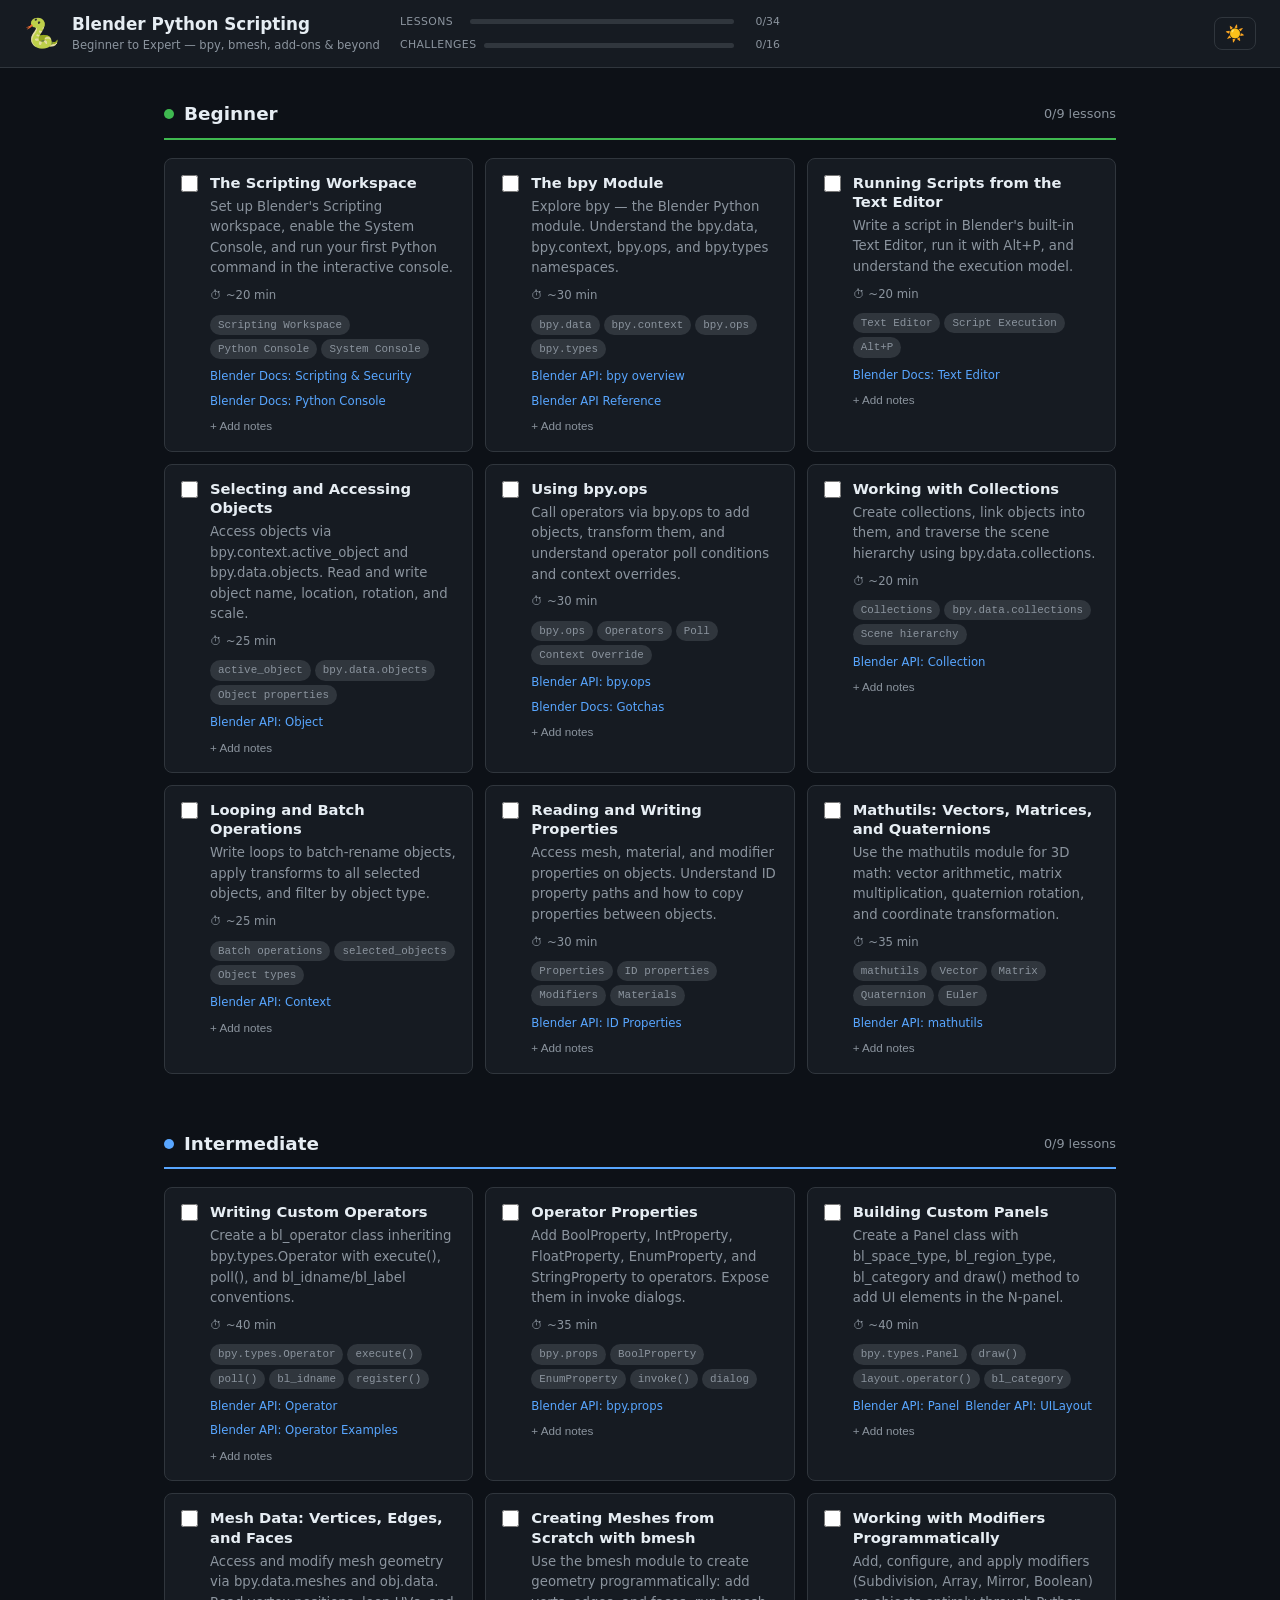
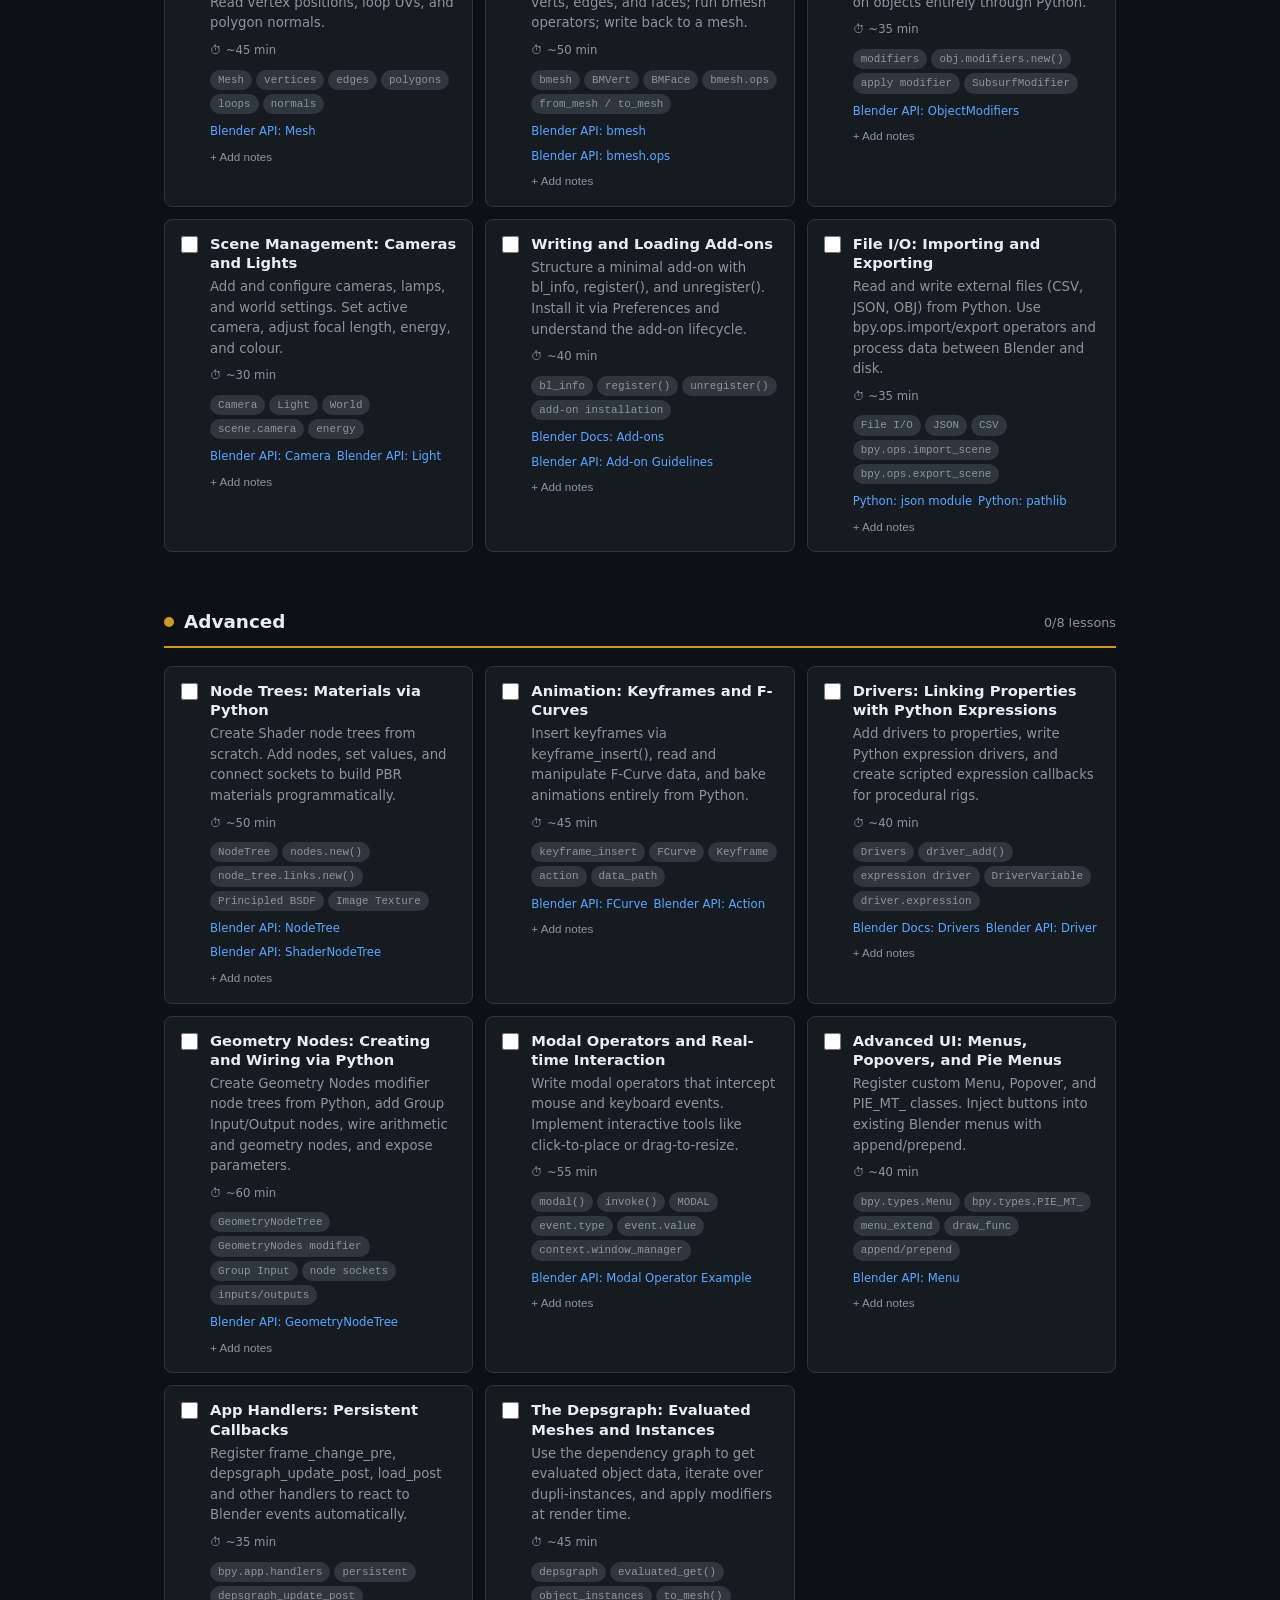
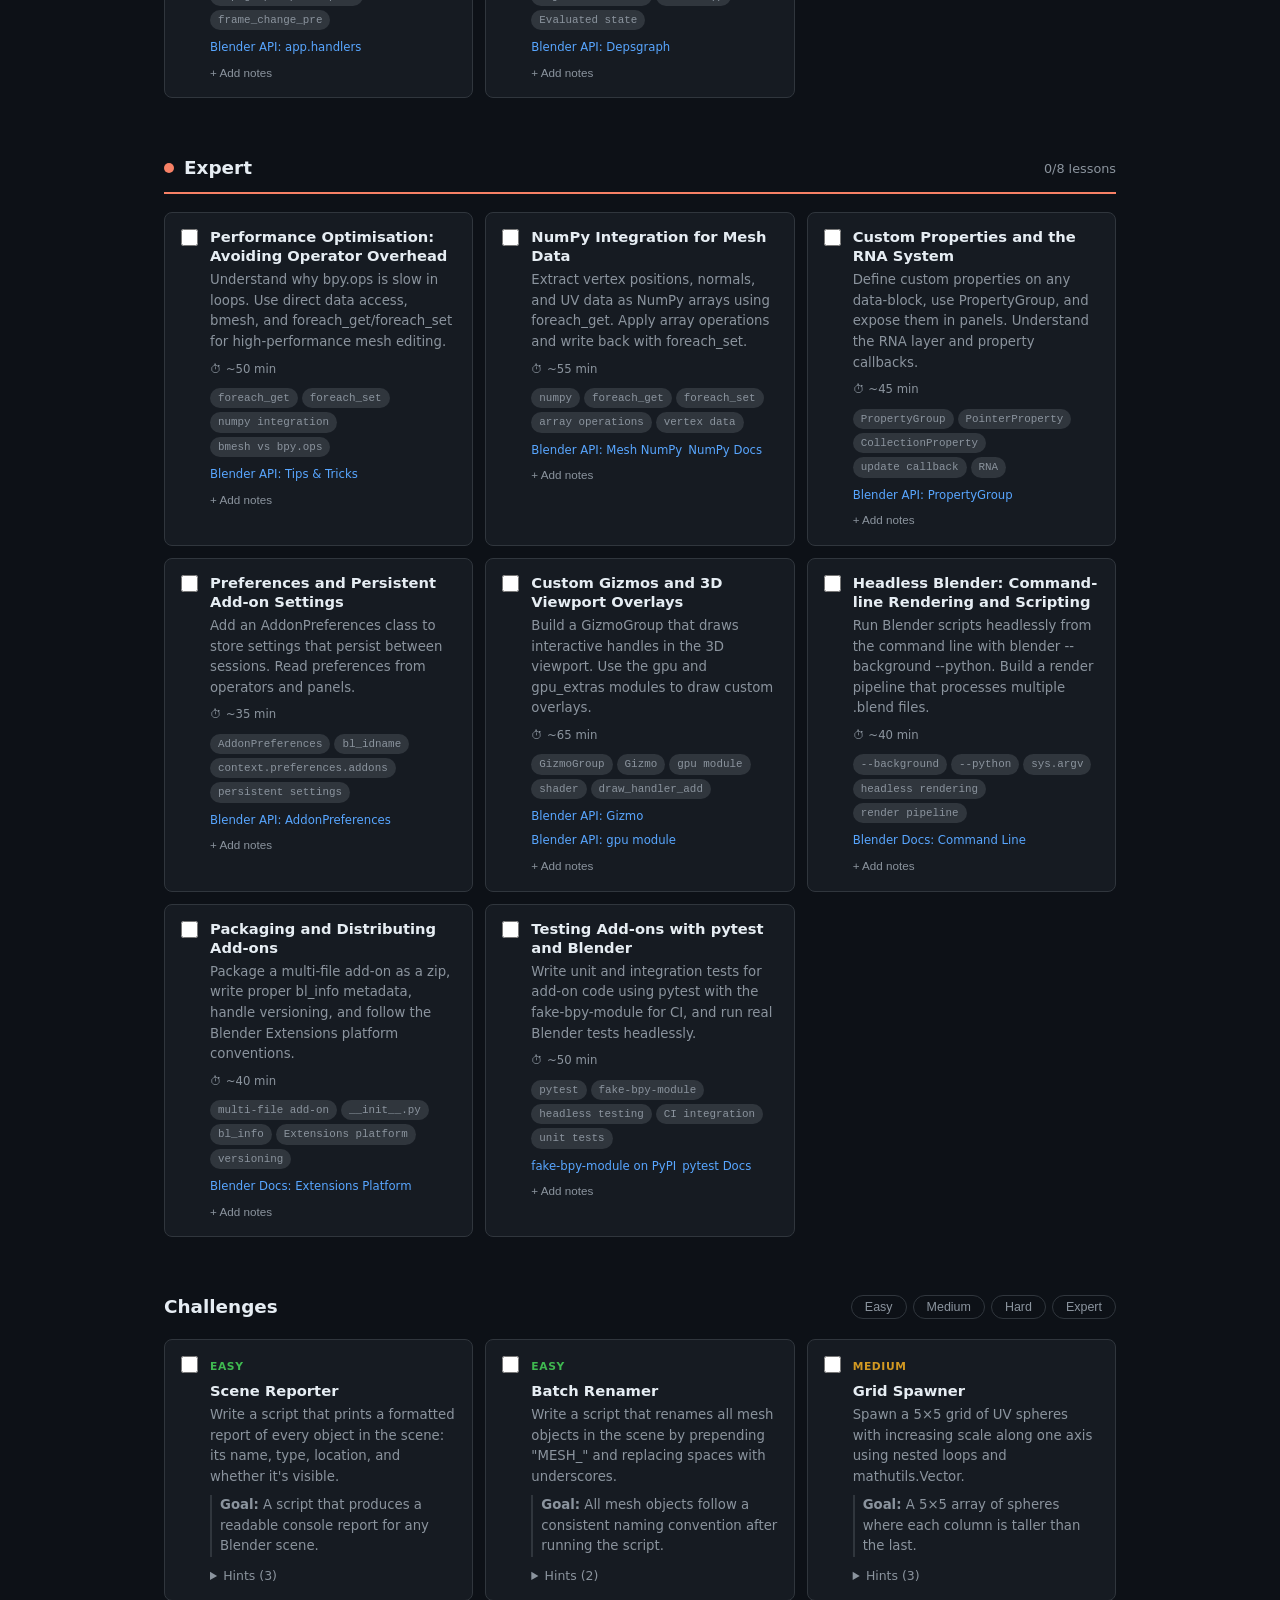
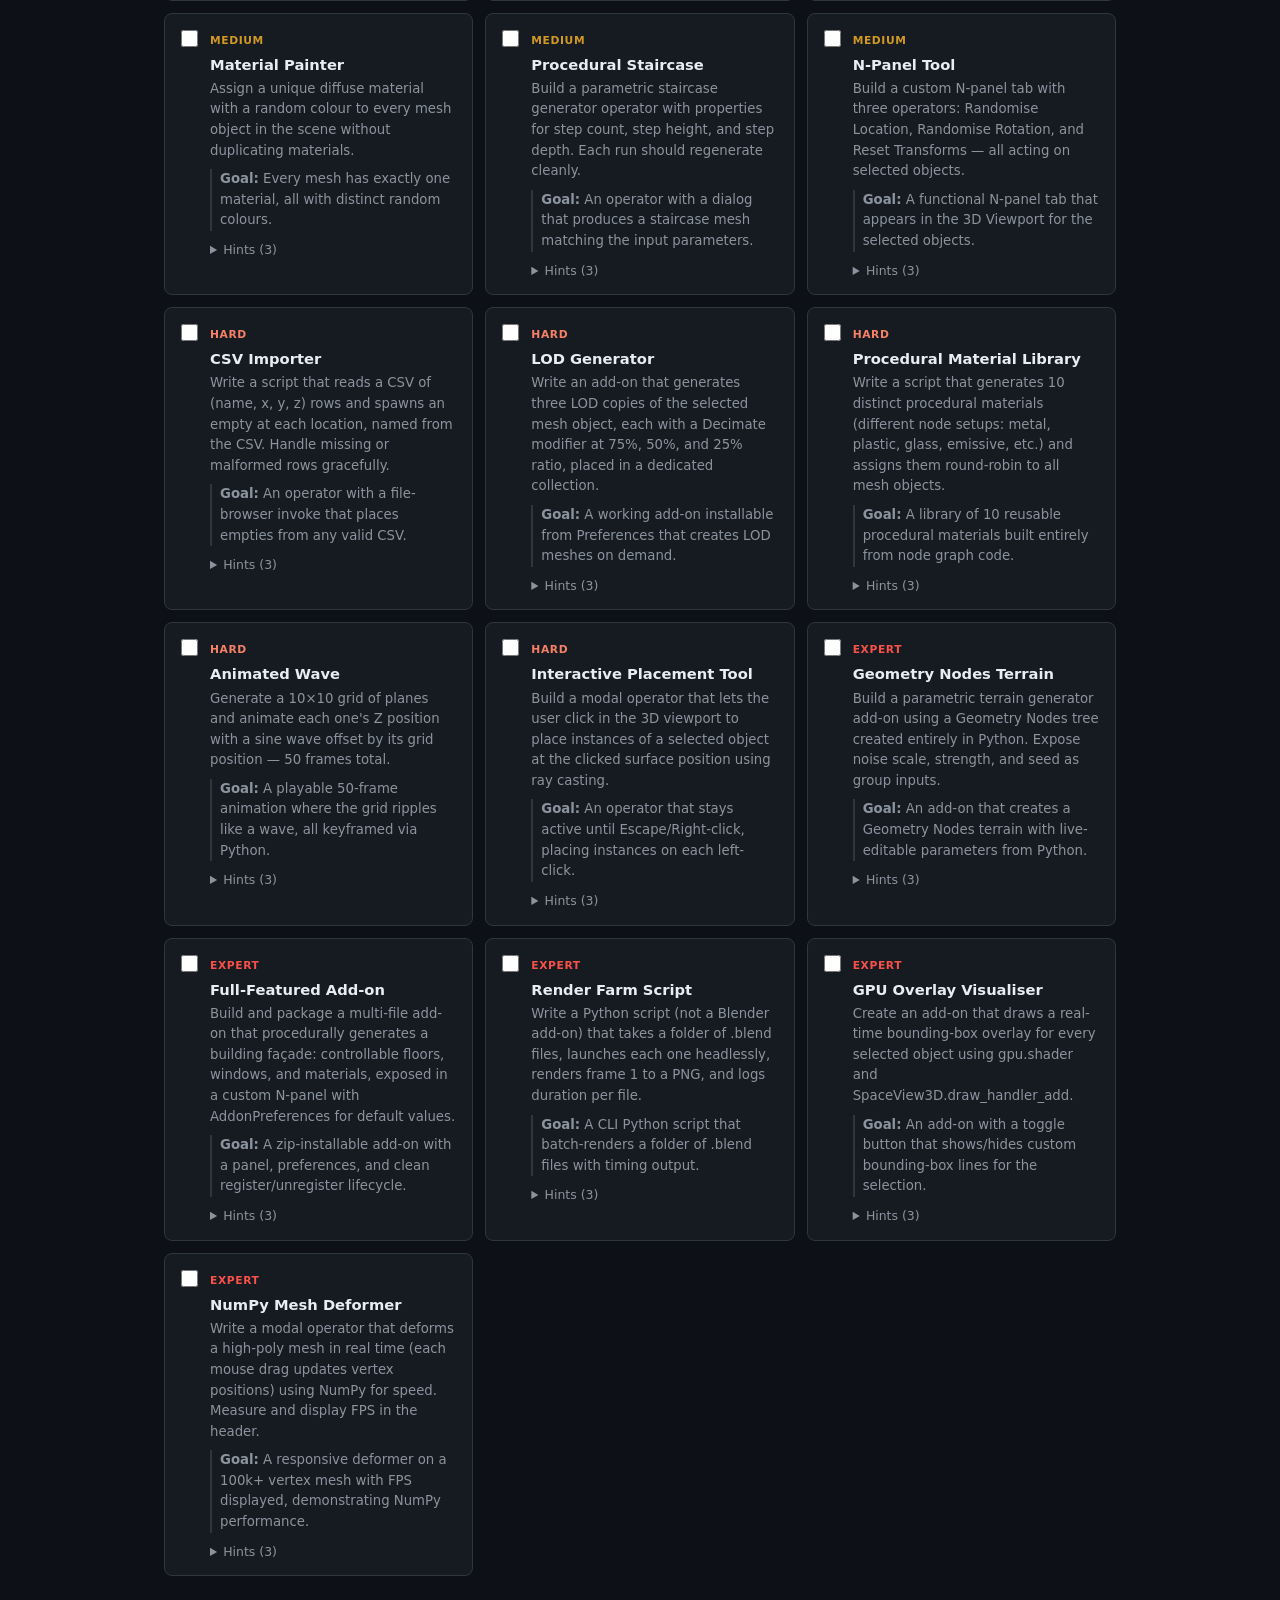
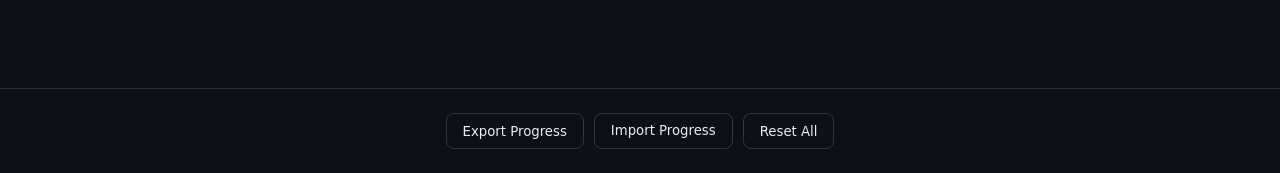
==== index.html @ e2e48533 "Add Blender Python scripting learning path Zero-dependency static web app (HTML/CSS/JS) with 34 less" ====
<!DOCTYPE html>
<html lang="en" data-theme="dark">
<head>
  <meta charset="UTF-8">
  <meta name="viewport" content="width=device-width, initial-scale=1.0">
  <title>Blender Python Scripting — Learning Path</title>
  <script>
    try {
      const s = JSON.parse(localStorage.getItem('blender-scripting-lp-v1') || '{}');
      if (s.theme === 'light') document.documentElement.setAttribute('data-theme', 'light');
    } catch(e) {}
  </script>
  <link rel="stylesheet" href="style.css">
</head>
<body>
  <header class="site-header">
    <div class="header-brand">
      <span class="logo">🐍</span>
      <div>
        <h1>Blender Python Scripting</h1>
        <p class="subtitle">Beginner to Expert — bpy, bmesh, add-ons &amp; beyond</p>
      </div>
    </div>
    <div class="header-center">
      <div class="progress-group">
        <span class="progress-label">Lessons</span>
        <div class="progress-bar"><div class="progress-fill" id="lessons-bar" style="width:0%"></div></div>
        <span class="progress-text" id="lessons-text">0/0</span>
      </div>
      <div class="progress-group">
        <span class="progress-label">Challenges</span>
        <div class="progress-bar progress-bar--challenge"><div class="progress-fill" id="challenges-bar" style="width:0%"></div></div>
        <span class="progress-text" id="challenges-text">0/0</span>
      </div>
    </div>
    <button class="theme-btn" id="theme-btn" aria-label="Toggle theme">☀️</button>
  </header>

  <main>
    <div id="curriculum"></div>
    <section class="challenges-section">
      <div class="section-header">
        <h2>Challenges</h2>
        <div class="filter-btns" id="difficulty-filters"></div>
      </div>
      <div id="challenges-container"></div>
    </section>
  </main>

  <footer class="site-footer">
    <button id="export-btn">Export Progress</button>
    <label class="import-label">Import Progress<input type="file" id="import-input" accept=".json" hidden></label>
    <button id="reset-btn">Reset All</button>
  </footer>

  <script src="data.js"></script>
  <script src="app.js"></script>
</body>
</html>
---- style.css ----
:root {
  --bg: #0d1117;
  --bg-card: #161b22;
  --bg-card-hover: #1c2128;
  --border: #30363d;
  --text: #e6edf3;
  --text-muted: #8b949e;
  --accent: #58a6ff;
  --success: #3fb950;
  --warning: #d29922;
  --danger: #f78166;
  --purple: #a371f7;
  --header-h: 68px;
  --radius: 8px;
  --transition: 0.18s ease;
}

[data-theme="light"] {
  --bg: #f6f8fa;
  --bg-card: #ffffff;
  --bg-card-hover: #f0f3f6;
  --border: #d0d7de;
  --text: #1f2328;
  --text-muted: #656d76;
}

*, *::before, *::after { box-sizing: border-box; margin: 0; padding: 0; }

body {
  background: var(--bg);
  color: var(--text);
  font-family: system-ui, -apple-system, sans-serif;
  font-size: 15px;
  line-height: 1.5;
}

/* ── Header ── */
.site-header {
  position: sticky;
  top: 0;
  z-index: 100;
  display: flex;
  align-items: center;
  gap: 20px;
  padding: 0 24px;
  height: var(--header-h);
  background: var(--bg-card);
  border-bottom: 1px solid var(--border);
  backdrop-filter: blur(8px);
}

.header-brand {
  display: flex;
  align-items: center;
  gap: 12px;
  flex-shrink: 0;
}

.logo {
  font-size: 1.8rem;
  line-height: 1;
}

.header-brand h1 {
  font-size: 1.05rem;
  font-weight: 600;
  white-space: nowrap;
}

.subtitle {
  font-size: 0.72rem;
  color: var(--text-muted);
  white-space: nowrap;
}

.header-center {
  flex: 1;
  display: flex;
  flex-direction: column;
  gap: 7px;
  max-width: 380px;
}

.progress-group {
  display: flex;
  align-items: center;
  gap: 8px;
}

.progress-label {
  font-size: 0.68rem;
  color: var(--text-muted);
  min-width: 62px;
  text-transform: uppercase;
  letter-spacing: 0.4px;
}

.progress-bar {
  flex: 1;
  height: 5px;
  background: var(--border);
  border-radius: 3px;
  overflow: hidden;
}

.progress-fill {
  height: 100%;
  background: var(--accent);
  border-radius: 3px;
  transition: width 0.35s ease;
}

.progress-bar--challenge .progress-fill {
  background: var(--purple);
}

.progress-text {
  font-size: 0.68rem;
  color: var(--text-muted);
  min-width: 38px;
  text-align: right;
  font-variant-numeric: tabular-nums;
}

.theme-btn {
  margin-left: auto;
  background: none;
  border: 1px solid var(--border);
  border-radius: var(--radius);
  padding: 6px 10px;
  cursor: pointer;
  font-size: 1rem;
  color: var(--text);
  transition: border-color var(--transition);
  flex-shrink: 0;
}

.theme-btn:hover { border-color: var(--accent); }

/* ── Main layout ── */
main {
  padding: 32px 24px 64px;
  max-width: 1000px;
  margin: 0 auto;
}

/* ── Levels ── */
.level {
  margin-bottom: 56px;
}

.level-header {
  display: flex;
  justify-content: space-between;
  align-items: center;
  margin-bottom: 18px;
  padding-bottom: 10px;
  border-bottom: 2px solid var(--level-color, var(--border));
}

.level-title-group {
  display: flex;
  align-items: center;
  gap: 10px;
}

.level-dot {
  width: 10px;
  height: 10px;
  border-radius: 50%;
  background: var(--level-color, var(--accent));
  flex-shrink: 0;
}

.level-header h2 {
  font-size: 1.15rem;
  font-weight: 600;
}

.level-progress {
  font-size: 0.8rem;
  color: var(--text-muted);
}

/* ── Lesson grid ── */
.lessons-grid {
  display: grid;
  grid-template-columns: repeat(auto-fill, minmax(290px, 1fr));
  gap: 12px;
}

/* ── Cards ── */
.lesson-card,
.challenge-card {
  background: var(--bg-card);
  border: 1px solid var(--border);
  border-radius: var(--radius);
  padding: 14px 16px;
  display: flex;
  gap: 12px;
  transition: background var(--transition), border-color var(--transition);
}

.lesson-card:hover,
.challenge-card:hover {
  background: var(--bg-card-hover);
}

.lesson-card.completed {
  border-color: var(--success);
  opacity: 0.65;
}

.challenge-card.completed {
  border-color: var(--success);
  opacity: 0.65;
}

/* ── Checkboxes ── */
.card-check {
  flex-shrink: 0;
  padding-top: 2px;
}

.card-check input {
  width: 17px;
  height: 17px;
  accent-color: var(--success);
  cursor: pointer;
}

/* ── Card body ── */
.card-body {
  flex: 1;
  min-width: 0;
}

.card-body h3 {
  font-size: 0.92rem;
  font-weight: 600;
  margin-bottom: 5px;
  line-height: 1.3;
}

.card-body p {
  font-size: 0.83rem;
  color: var(--text-muted);
  line-height: 1.55;
}

.duration {
  font-size: 0.73rem;
  color: var(--text-muted);
  margin-top: 8px;
  display: inline-block;
}

/* ── Concept tags ── */
.concepts {
  display: flex;
  flex-wrap: wrap;
  gap: 4px;
  margin-top: 9px;
}

.concept-tag {
  font-size: 0.68rem;
  background: var(--border);
  color: var(--text-muted);
  border-radius: 12px;
  padding: 2px 8px;
  font-family: ui-monospace, monospace;
}

/* ── Resources ── */
.resources {
  margin-top: 9px;
  display: flex;
  flex-wrap: wrap;
  gap: 6px;
}

.resources a {
  font-size: 0.73rem;
  color: var(--accent);
  text-decoration: none;
  border-bottom: 1px solid transparent;
  transition: border-color var(--transition);
}

.resources a:hover {
  border-bottom-color: var(--accent);
}

/* ── Difficulty badges ── */
.difficulty-badge {
  font-size: 0.67rem;
  font-weight: 700;
  text-transform: uppercase;
  letter-spacing: 0.6px;
  margin-bottom: 6px;
  display: inline-block;
}

.difficulty-badge[data-difficulty="easy"]   { color: #3fb950; }
.difficulty-badge[data-difficulty="medium"] { color: #d29922; }
.difficulty-badge[data-difficulty="hard"]   { color: #f78166; }
.difficulty-badge[data-difficulty="expert"] { color: #f85149; }

/* ── Goal line ── */
.goal {
  margin-top: 8px;
  font-size: 0.82rem;
  color: var(--text-muted);
  border-left: 2px solid var(--border);
  padding-left: 8px;
}

/* ── Hints details ── */
details {
  margin-top: 10px;
}

details summary {
  font-size: 0.78rem;
  color: var(--text-muted);
  cursor: pointer;
  user-select: none;
}

details summary:hover {
  color: var(--text);
}

details ul {
  margin-top: 6px;
  padding-left: 18px;
}

details li {
  font-size: 0.8rem;
  color: var(--text-muted);
  line-height: 1.6;
}

/* ── Challenges section ── */
.challenges-section {
  margin-top: 56px;
}

.section-header {
  display: flex;
  justify-content: space-between;
  align-items: center;
  margin-bottom: 18px;
  flex-wrap: wrap;
  gap: 10px;
}

.section-header h2 {
  font-size: 1.15rem;
  font-weight: 600;
}

.filter-btns {
  display: flex;
  gap: 6px;
  flex-wrap: wrap;
}

.filter-btn {
  font-size: 0.78rem;
  padding: 4px 13px;
  border: 1px solid var(--border);
  border-radius: 20px;
  background: none;
  color: var(--text-muted);
  cursor: pointer;
  transition: border-color var(--transition), color var(--transition);
}

.filter-btn:hover,
.filter-btn.active {
  border-color: var(--accent);
  color: var(--accent);
}

#challenges-container {
  display: grid;
  grid-template-columns: repeat(auto-fill, minmax(300px, 1fr));
  gap: 12px;
}

.empty-state {
  color: var(--text-muted);
  font-size: 0.85rem;
  grid-column: 1 / -1;
  text-align: center;
  padding: 32px 0;
}

/* ── Notes ── */
.notes {
  width: 100%;
  margin-top: 9px;
  padding: 7px 10px;
  background: var(--bg);
  border: 1px solid var(--border);
  border-radius: 4px;
  color: var(--text);
  font-size: 0.8rem;
  resize: vertical;
  min-height: 60px;
  font-family: inherit;
  transition: border-color var(--transition);
}

.notes:focus {
  outline: none;
  border-color: var(--accent);
}

.add-notes-btn {
  margin-top: 8px;
  font-size: 0.73rem;
  color: var(--text-muted);
  background: none;
  border: none;
  cursor: pointer;
  padding: 0;
  transition: color var(--transition);
}

.add-notes-btn:hover {
  color: var(--accent);
}

/* ── Footer ── */
.site-footer {
  display: flex;
  gap: 10px;
  justify-content: center;
  padding: 24px;
  border-top: 1px solid var(--border);
  margin-top: 48px;
}

.site-footer button,
.import-label {
  padding: 7px 16px;
  border: 1px solid var(--border);
  border-radius: var(--radius);
  background: none;
  color: var(--text);
  cursor: pointer;
  font-size: 0.83rem;
  font-family: inherit;
  transition: border-color var(--transition), color var(--transition);
  user-select: none;
}

.site-footer button:hover,
.import-label:hover {
  border-color: var(--accent);
  color: var(--accent);
}

#reset-btn:hover {
  border-color: var(--danger);
  color: var(--danger);
}

/* ── Responsive ── */
@media (max-width: 768px) {
  .site-header {
    flex-wrap: wrap;
    height: auto;
    padding: 12px 16px;
    gap: 12px;
  }

  .header-center {
    order: 3;
    width: 100%;
    max-width: 100%;
  }

  .theme-btn {
    margin-left: 0;
  }

  main {
    padding: 20px 16px 48px;
  }

  .lessons-grid,
  #challenges-container {
    grid-template-columns: 1fr;
  }

  .section-header {
    flex-direction: column;
    align-items: flex-start;
  }
}
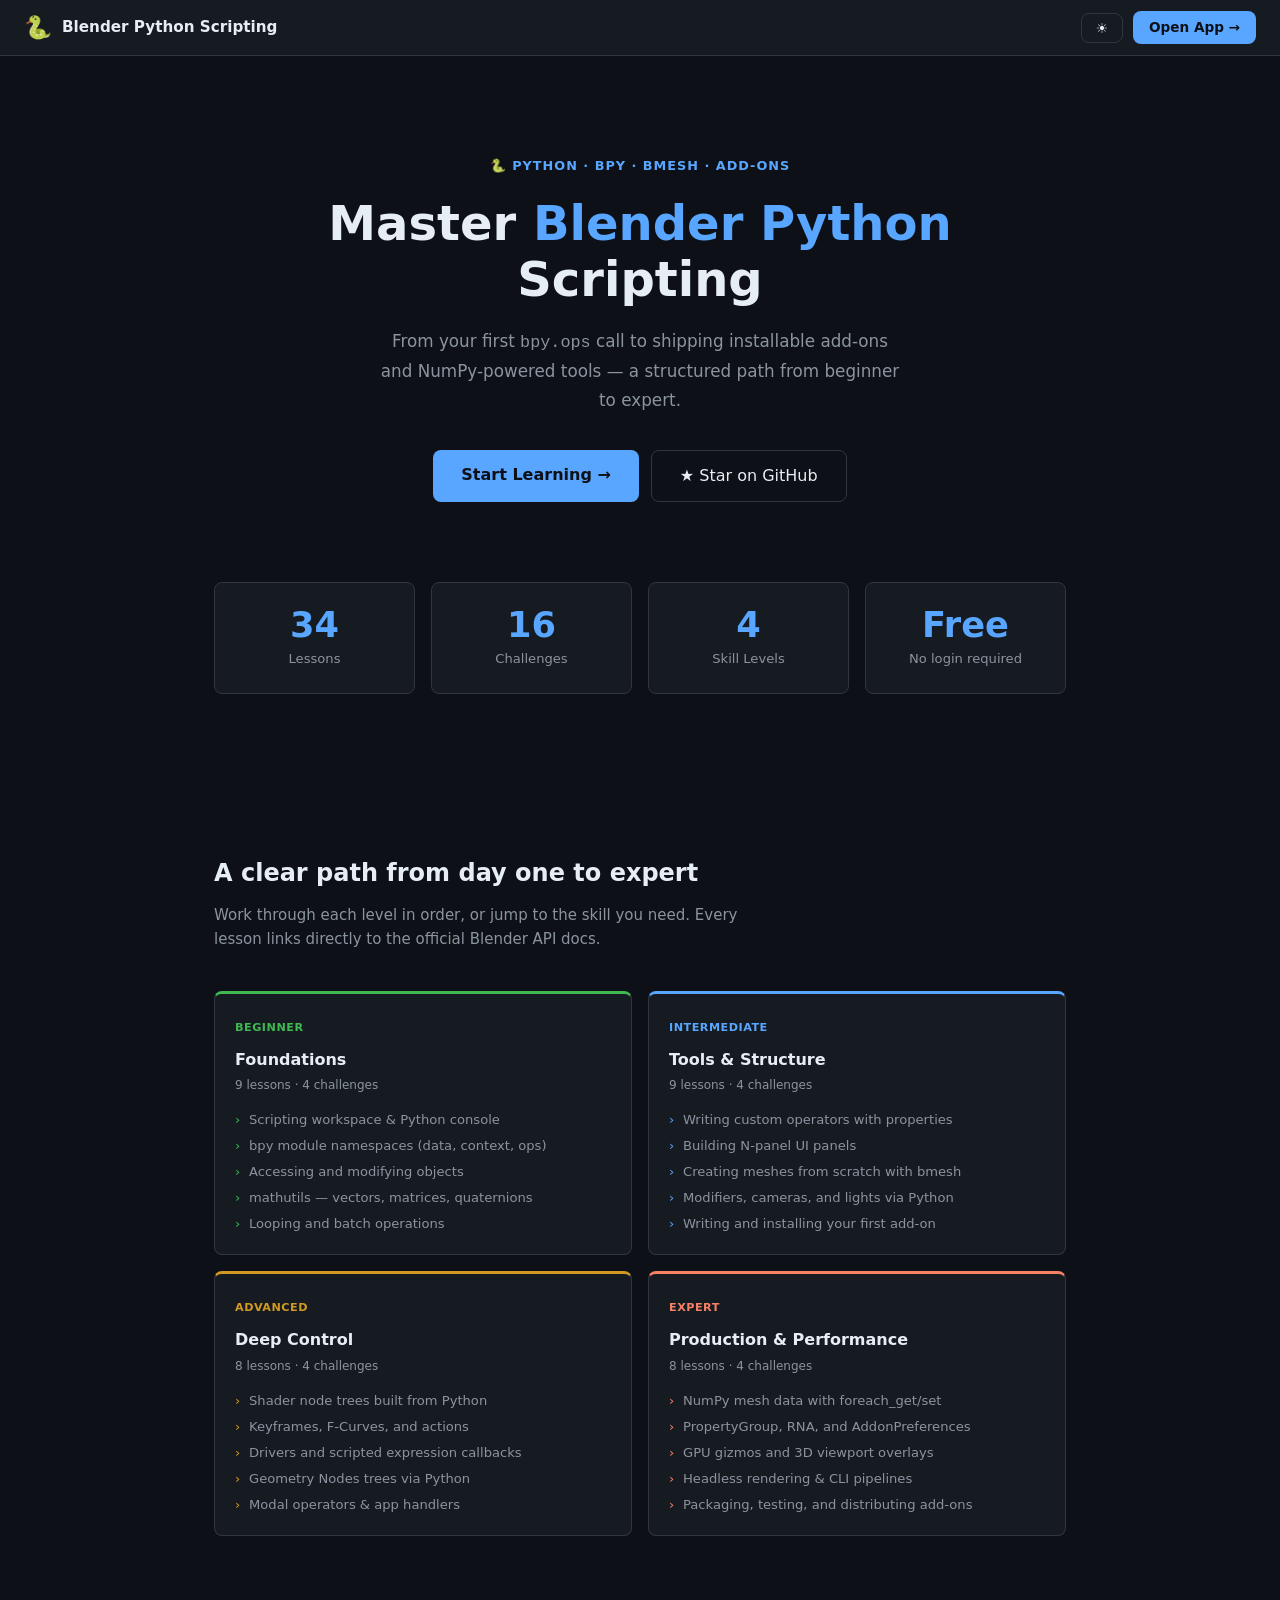
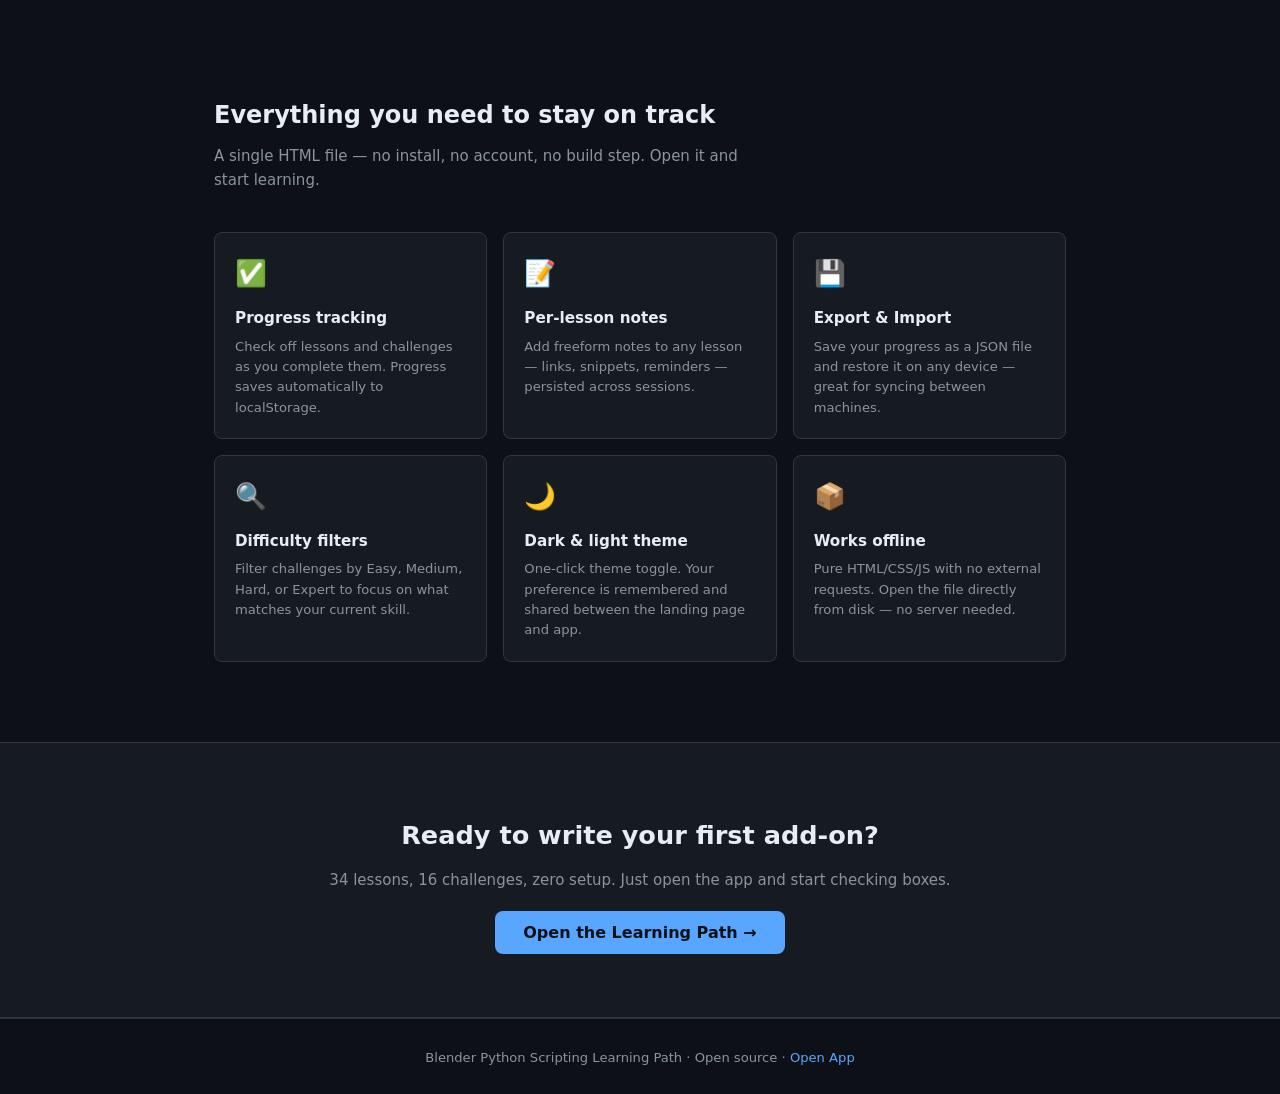
==== commit d5a95653: "Add landing page; move app shell to app.html index.html is now a landing page with hero, stats (34 l" ====
--- a/index.html
+++ b/index.html
@@ -1,59 +1,300 @@
 <!DOCTYPE html>
-<html lang="en" data-theme="dark">
+<html lang="en" data-theme="dark" data-ls-key="blender-scripting-lp-v1">
 <head>
   <meta charset="UTF-8">
   <meta name="viewport" content="width=device-width, initial-scale=1.0">
   <title>Blender Python Scripting — Learning Path</title>
   <script>
     try {
-      const s = JSON.parse(localStorage.getItem('blender-scripting-lp-v1') || '{}');
+      const key = document.documentElement.dataset.lsKey;
+      const s = JSON.parse(localStorage.getItem(key) || '{}');
       if (s.theme === 'light') document.documentElement.setAttribute('data-theme', 'light');
     } catch(e) {}
   </script>
-  <link rel="stylesheet" href="style.css">
+  <style>
+    :root {
+      --bg: #0d1117;
+      --bg-card: #161b22;
+      --bg-card-hover: #1c2128;
+      --border: #30363d;
+      --text: #e6edf3;
+      --text-muted: #8b949e;
+      --accent: #58a6ff;
+      --radius: 8px;
+      --transition: 0.18s ease;
+    }
+    [data-theme="light"] {
+      --bg: #f6f8fa;
+      --bg-card: #ffffff;
+      --bg-card-hover: #f0f3f6;
+      --border: #d0d7de;
+      --text: #1f2328;
+      --text-muted: #656d76;
+    }
+    *, *::before, *::after { box-sizing: border-box; margin: 0; padding: 0; }
+    body { background: var(--bg); color: var(--text); font-family: system-ui, -apple-system, sans-serif; font-size: 15px; line-height: 1.6; }
+    a { color: var(--accent); text-decoration: none; }
+    a:hover { text-decoration: underline; }
+
+    /* ── Nav ── */
+    .lp-nav {
+      position: sticky; top: 0; z-index: 100;
+      display: flex; align-items: center; justify-content: space-between;
+      padding: 0 24px; height: 56px;
+      background: var(--bg-card); border-bottom: 1px solid var(--border);
+    }
+    .lp-brand { display: flex; align-items: center; gap: 10px; font-weight: 600; font-size: 0.95rem; }
+    .lp-brand-icon { font-size: 1.4rem; line-height: 1; }
+    .lp-nav-actions { display: flex; align-items: center; gap: 10px; }
+    .lp-btn-ghost {
+      padding: 6px 14px; border: 1px solid var(--border); border-radius: var(--radius);
+      background: none; color: var(--text); cursor: pointer; font-size: 0.85rem;
+      font-family: inherit; transition: border-color var(--transition), color var(--transition);
+    }
+    .lp-btn-ghost:hover { border-color: var(--accent); color: var(--accent); }
+    .lp-btn-primary {
+      padding: 6px 16px; border: none; border-radius: var(--radius);
+      background: var(--accent); color: #0d1117; cursor: pointer; font-size: 0.85rem;
+      font-weight: 600; font-family: inherit; text-decoration: none;
+      transition: opacity var(--transition);
+    }
+    .lp-btn-primary:hover { opacity: 0.88; text-decoration: none; }
+
+    /* ── Sections ── */
+    .lp-section { padding: 80px 24px; max-width: 900px; margin: 0 auto; }
+    .lp-section-title { font-size: 1.5rem; font-weight: 700; margin-bottom: 10px; }
+    .lp-section-sub { color: var(--text-muted); margin-bottom: 40px; max-width: 540px; }
+
+    /* ── Hero ── */
+    .hero { text-align: center; padding: 100px 24px 80px; }
+    .hero-eyebrow { font-size: 0.8rem; font-weight: 600; color: var(--accent); text-transform: uppercase; letter-spacing: 1px; margin-bottom: 20px; }
+    .hero h1 { font-size: clamp(2rem, 5vw, 3rem); font-weight: 800; line-height: 1.15; margin-bottom: 20px; }
+    .hero h1 span { color: var(--accent); }
+    .hero-sub { font-size: 1.05rem; color: var(--text-muted); max-width: 520px; margin: 0 auto 36px; line-height: 1.7; }
+    .hero-actions { display: flex; gap: 12px; justify-content: center; flex-wrap: wrap; }
+    .btn-hero-primary {
+      padding: 12px 28px; border: none; border-radius: var(--radius);
+      background: var(--accent); color: #0d1117; font-size: 1rem;
+      font-weight: 700; font-family: inherit; cursor: pointer; text-decoration: none;
+      transition: opacity var(--transition);
+    }
+    .btn-hero-primary:hover { opacity: 0.88; text-decoration: none; }
+    .btn-hero-secondary {
+      padding: 12px 28px; border: 1px solid var(--border); border-radius: var(--radius);
+      background: none; color: var(--text); font-size: 1rem; font-family: inherit;
+      cursor: pointer; text-decoration: none; transition: border-color var(--transition), color var(--transition);
+    }
+    .btn-hero-secondary:hover { border-color: var(--accent); color: var(--accent); text-decoration: none; }
+
+    /* ── Stats ── */
+    .stats-grid { display: grid; grid-template-columns: repeat(4, 1fr); gap: 16px; }
+    .stat-card { background: var(--bg-card); border: 1px solid var(--border); border-radius: var(--radius); padding: 24px; text-align: center; }
+    .stat-num { font-size: 2.2rem; font-weight: 800; color: var(--accent); line-height: 1; margin-bottom: 6px; }
+    .stat-label { font-size: 0.82rem; color: var(--text-muted); }
+
+    /* ── Level cards ── */
+    .levels-grid { display: grid; grid-template-columns: repeat(2, 1fr); gap: 16px; }
+    .level-card { background: var(--bg-card); border: 1px solid var(--border); border-radius: var(--radius); padding: 20px; border-top: 3px solid var(--level-color); }
+    .level-pill { display: inline-block; font-size: 0.7rem; font-weight: 700; text-transform: uppercase; letter-spacing: 0.5px; color: var(--level-color); margin-bottom: 10px; }
+    .level-card h3 { font-size: 1rem; font-weight: 700; margin-bottom: 4px; }
+    .level-meta { font-size: 0.75rem; color: var(--text-muted); margin-bottom: 14px; }
+    .level-topics { list-style: none; display: flex; flex-direction: column; gap: 5px; }
+    .level-topics li { font-size: 0.82rem; color: var(--text-muted); padding-left: 14px; position: relative; }
+    .level-topics li::before { content: '›'; position: absolute; left: 0; color: var(--level-color); }
+
+    /* ── Features ── */
+    .features-grid { display: grid; grid-template-columns: repeat(3, 1fr); gap: 16px; }
+    .feature-card { background: var(--bg-card); border: 1px solid var(--border); border-radius: var(--radius); padding: 20px; }
+    .feature-icon { font-size: 1.6rem; margin-bottom: 12px; display: block; }
+    .feature-card h3 { font-size: 0.95rem; font-weight: 600; margin-bottom: 6px; }
+    .feature-card p { font-size: 0.82rem; color: var(--text-muted); line-height: 1.55; }
+
+    /* ── CTA band ── */
+    .cta-band { background: var(--bg-card); border-top: 1px solid var(--border); border-bottom: 1px solid var(--border); text-align: center; padding: 72px 24px; }
+    .cta-band h2 { font-size: 1.6rem; font-weight: 800; margin-bottom: 12px; }
+    .cta-band p { color: var(--text-muted); margin-bottom: 28px; }
+
+    /* ── Footer ── */
+    .lp-footer { text-align: center; padding: 28px 24px; font-size: 0.82rem; color: var(--text-muted); border-top: 1px solid var(--border); }
+
+    /* ── Responsive ── */
+    @media (max-width: 700px) {
+      .stats-grid { grid-template-columns: repeat(2, 1fr); }
+      .levels-grid { grid-template-columns: 1fr; }
+      .features-grid { grid-template-columns: 1fr; }
+      .lp-section { padding: 56px 16px; }
+      .hero { padding: 64px 16px 56px; }
+    }
+    @media (max-width: 400px) {
+      .stats-grid { grid-template-columns: 1fr 1fr; }
+    }
+  </style>
 </head>
 <body>
-  <header class="site-header">
-    <div class="header-brand">
-      <span class="logo">🐍</span>
-      <div>
-        <h1>Blender Python Scripting</h1>
-        <p class="subtitle">Beginner to Expert — bpy, bmesh, add-ons &amp; beyond</p>
-      </div>
-    </div>
-    <div class="header-center">
-      <div class="progress-group">
-        <span class="progress-label">Lessons</span>
-        <div class="progress-bar"><div class="progress-fill" id="lessons-bar" style="width:0%"></div></div>
-        <span class="progress-text" id="lessons-text">0/0</span>
-      </div>
-      <div class="progress-group">
-        <span class="progress-label">Challenges</span>
-        <div class="progress-bar progress-bar--challenge"><div class="progress-fill" id="challenges-bar" style="width:0%"></div></div>
-        <span class="progress-text" id="challenges-text">0/0</span>
-      </div>
-    </div>
-    <button class="theme-btn" id="theme-btn" aria-label="Toggle theme">☀️</button>
-  </header>
-
-  <main>
-    <div id="curriculum"></div>
-    <section class="challenges-section">
-      <div class="section-header">
-        <h2>Challenges</h2>
-        <div class="filter-btns" id="difficulty-filters"></div>
-      </div>
-      <div id="challenges-container"></div>
-    </section>
-  </main>
-
-  <footer class="site-footer">
-    <button id="export-btn">Export Progress</button>
-    <label class="import-label">Import Progress<input type="file" id="import-input" accept=".json" hidden></label>
-    <button id="reset-btn">Reset All</button>
+
+  <nav class="lp-nav">
+    <div class="lp-brand">
+      <span class="lp-brand-icon">🐍</span>
+      <span>Blender Python Scripting</span>
+    </div>
+    <div class="lp-nav-actions">
+      <button id="theme-btn" class="lp-btn-ghost" aria-label="Toggle theme">☀️</button>
+      <a href="app.html" class="lp-btn-primary">Open App →</a>
+    </div>
+  </nav>
+
+  <section class="hero">
+    <p class="hero-eyebrow">🐍 Python · bpy · bmesh · Add-ons</p>
+    <h1>Master <span>Blender Python</span><br>Scripting</h1>
+    <p class="hero-sub">From your first <code>bpy.ops</code> call to shipping installable add-ons and NumPy-powered tools — a structured path from beginner to expert.</p>
+    <div class="hero-actions">
+      <a href="app.html" class="btn-hero-primary">Start Learning →</a>
+      <a href="#" class="btn-hero-secondary">★ Star on GitHub</a>
+    </div>
+  </section>
+
+  <div class="lp-section" style="padding-top: 0;">
+    <div class="stats-grid">
+      <div class="stat-card"><div class="stat-num">34</div><div class="stat-label">Lessons</div></div>
+      <div class="stat-card"><div class="stat-num">16</div><div class="stat-label">Challenges</div></div>
+      <div class="stat-card"><div class="stat-num">4</div><div class="stat-label">Skill Levels</div></div>
+      <div class="stat-card"><div class="stat-num">Free</div><div class="stat-label">No login required</div></div>
+    </div>
+  </div>
+
+  <div class="lp-section">
+    <h2 class="lp-section-title">A clear path from day one to expert</h2>
+    <p class="lp-section-sub">Work through each level in order, or jump to the skill you need. Every lesson links directly to the official Blender API docs.</p>
+    <div class="levels-grid">
+      <div class="level-card" style="--level-color: #3fb950">
+        <span class="level-pill">Beginner</span>
+        <h3>Foundations</h3>
+        <p class="level-meta">9 lessons · 4 challenges</p>
+        <ul class="level-topics">
+          <li>Scripting workspace &amp; Python console</li>
+          <li>bpy module namespaces (data, context, ops)</li>
+          <li>Accessing and modifying objects</li>
+          <li>mathutils — vectors, matrices, quaternions</li>
+          <li>Looping and batch operations</li>
+        </ul>
+      </div>
+      <div class="level-card" style="--level-color: #58a6ff">
+        <span class="level-pill">Intermediate</span>
+        <h3>Tools &amp; Structure</h3>
+        <p class="level-meta">9 lessons · 4 challenges</p>
+        <ul class="level-topics">
+          <li>Writing custom operators with properties</li>
+          <li>Building N-panel UI panels</li>
+          <li>Creating meshes from scratch with bmesh</li>
+          <li>Modifiers, cameras, and lights via Python</li>
+          <li>Writing and installing your first add-on</li>
+        </ul>
+      </div>
+      <div class="level-card" style="--level-color: #d29922">
+        <span class="level-pill">Advanced</span>
+        <h3>Deep Control</h3>
+        <p class="level-meta">8 lessons · 4 challenges</p>
+        <ul class="level-topics">
+          <li>Shader node trees built from Python</li>
+          <li>Keyframes, F-Curves, and actions</li>
+          <li>Drivers and scripted expression callbacks</li>
+          <li>Geometry Nodes trees via Python</li>
+          <li>Modal operators &amp; app handlers</li>
+        </ul>
+      </div>
+      <div class="level-card" style="--level-color: #f78166">
+        <span class="level-pill">Expert</span>
+        <h3>Production &amp; Performance</h3>
+        <p class="level-meta">8 lessons · 4 challenges</p>
+        <ul class="level-topics">
+          <li>NumPy mesh data with foreach_get/set</li>
+          <li>PropertyGroup, RNA, and AddonPreferences</li>
+          <li>GPU gizmos and 3D viewport overlays</li>
+          <li>Headless rendering &amp; CLI pipelines</li>
+          <li>Packaging, testing, and distributing add-ons</li>
+        </ul>
+      </div>
+    </div>
+  </div>
+
+  <div class="lp-section">
+    <h2 class="lp-section-title">Everything you need to stay on track</h2>
+    <p class="lp-section-sub">A single HTML file — no install, no account, no build step. Open it and start learning.</p>
+    <div class="features-grid">
+      <div class="feature-card">
+        <span class="feature-icon">✅</span>
+        <h3>Progress tracking</h3>
+        <p>Check off lessons and challenges as you complete them. Progress saves automatically to localStorage.</p>
+      </div>
+      <div class="feature-card">
+        <span class="feature-icon">📝</span>
+        <h3>Per-lesson notes</h3>
+        <p>Add freeform notes to any lesson — links, snippets, reminders — persisted across sessions.</p>
+      </div>
+      <div class="feature-card">
+        <span class="feature-icon">💾</span>
+        <h3>Export &amp; Import</h3>
+        <p>Save your progress as a JSON file and restore it on any device — great for syncing between machines.</p>
+      </div>
+      <div class="feature-card">
+        <span class="feature-icon">🔍</span>
+        <h3>Difficulty filters</h3>
+        <p>Filter challenges by Easy, Medium, Hard, or Expert to focus on what matches your current skill.</p>
+      </div>
+      <div class="feature-card">
+        <span class="feature-icon">🌙</span>
+        <h3>Dark &amp; light theme</h3>
+        <p>One-click theme toggle. Your preference is remembered and shared between the landing page and app.</p>
+      </div>
+      <div class="feature-card">
+        <span class="feature-icon">📦</span>
+        <h3>Works offline</h3>
+        <p>Pure HTML/CSS/JS with no external requests. Open the file directly from disk — no server needed.</p>
+      </div>
+    </div>
+  </div>
+
+  <section class="cta-band">
+    <h2>Ready to write your first add-on?</h2>
+    <p>34 lessons, 16 challenges, zero setup. Just open the app and start checking boxes.</p>
+    <a href="app.html" class="btn-hero-primary">Open the Learning Path →</a>
+  </section>
+
+  <footer class="lp-footer">
+    Blender Python Scripting Learning Path &middot; Open source &middot; <a href="app.html">Open App</a>
   </footer>
 
-  <script src="data.js"></script>
-  <script src="app.js"></script>
+  <script>
+    const LS_KEY = document.documentElement.dataset.lsKey;
+
+    function applyTheme(theme) {
+      document.documentElement.setAttribute('data-theme', theme);
+      document.getElementById('theme-btn').textContent = theme === 'dark' ? '☀️' : '🌙';
+    }
+
+    function loadTheme() {
+      try {
+        const s = JSON.parse(localStorage.getItem(LS_KEY) || '{}');
+        return s.theme || 'dark';
+      } catch(e) { return 'dark'; }
+    }
+
+    function saveTheme(theme) {
+      try {
+        const s = JSON.parse(localStorage.getItem(LS_KEY) || '{}');
+        s.theme = theme;
+        localStorage.setItem(LS_KEY, JSON.stringify(s));
+      } catch(e) {}
+    }
+
+    let theme = loadTheme();
+    applyTheme(theme);
+
+    document.getElementById('theme-btn').addEventListener('click', () => {
+      theme = theme === 'dark' ? 'light' : 'dark';
+      applyTheme(theme);
+      saveTheme(theme);
+    });
+  </script>
 </body>
 </html>
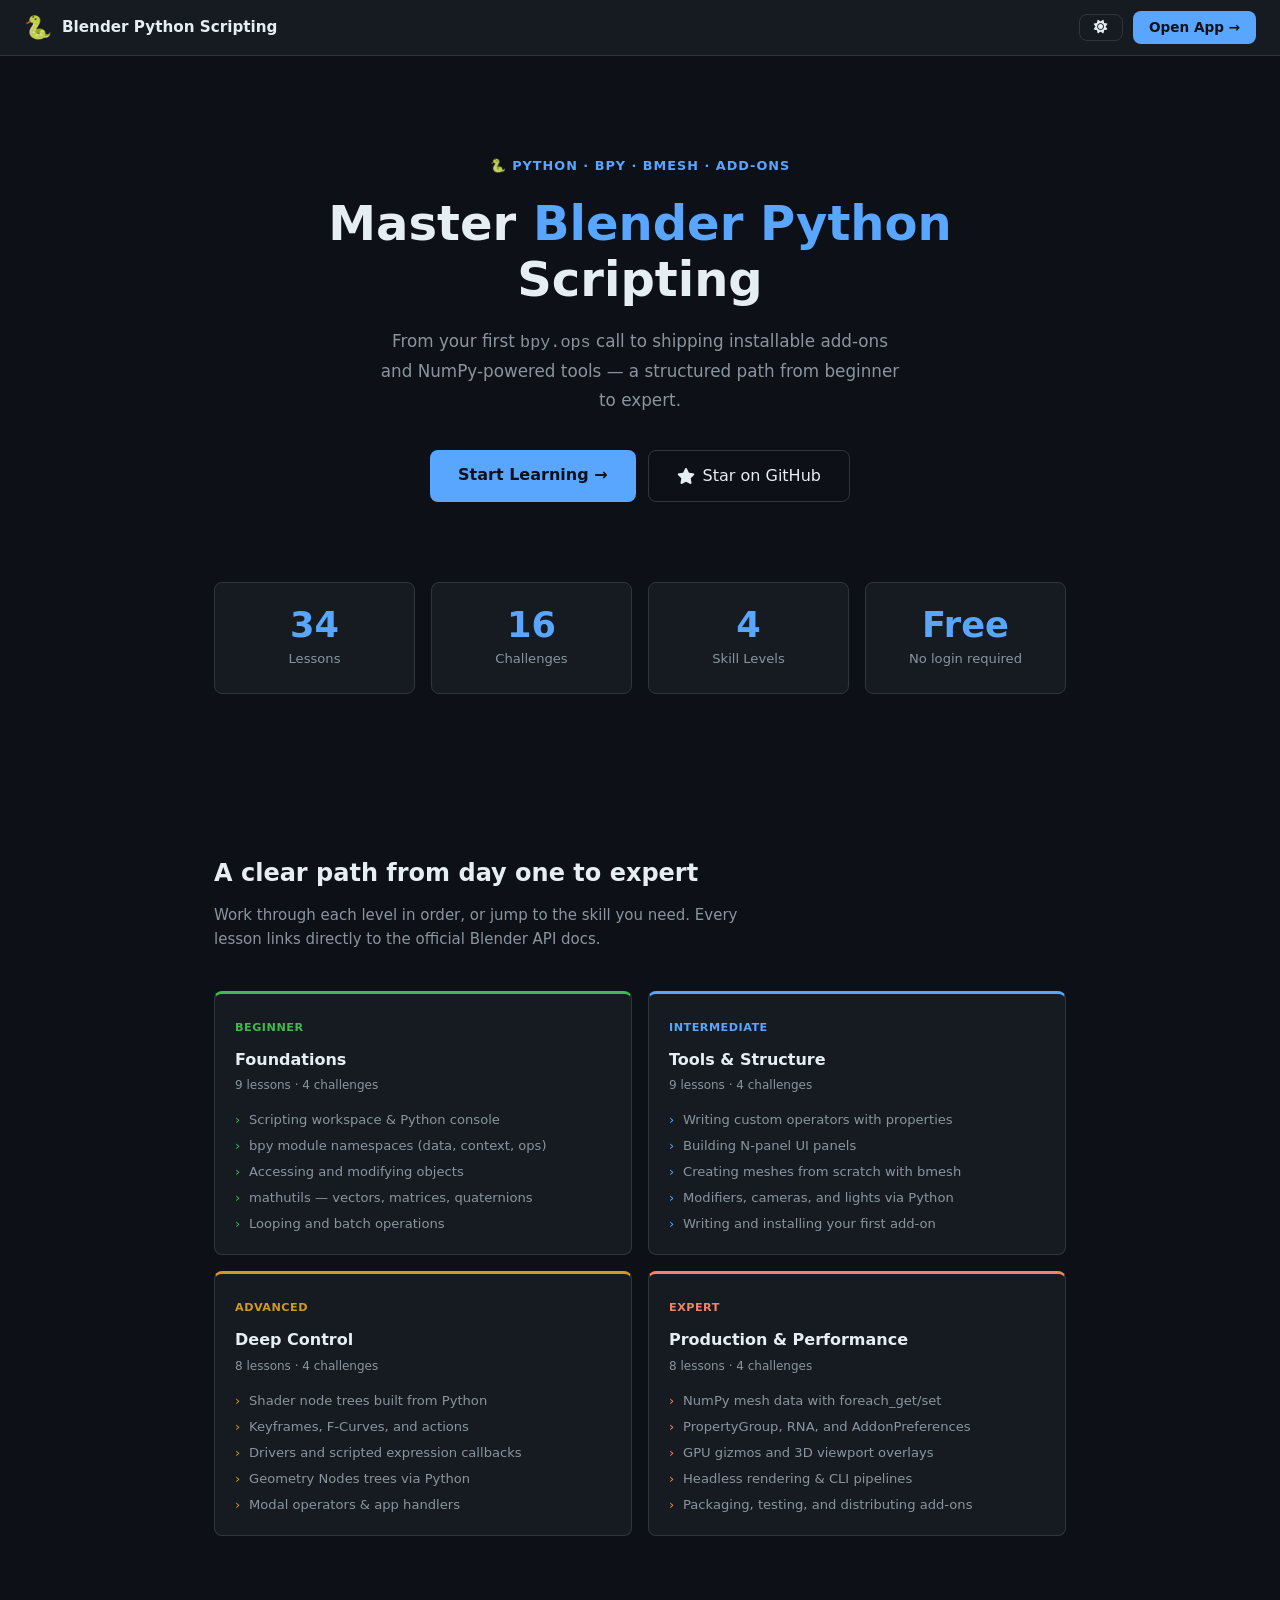
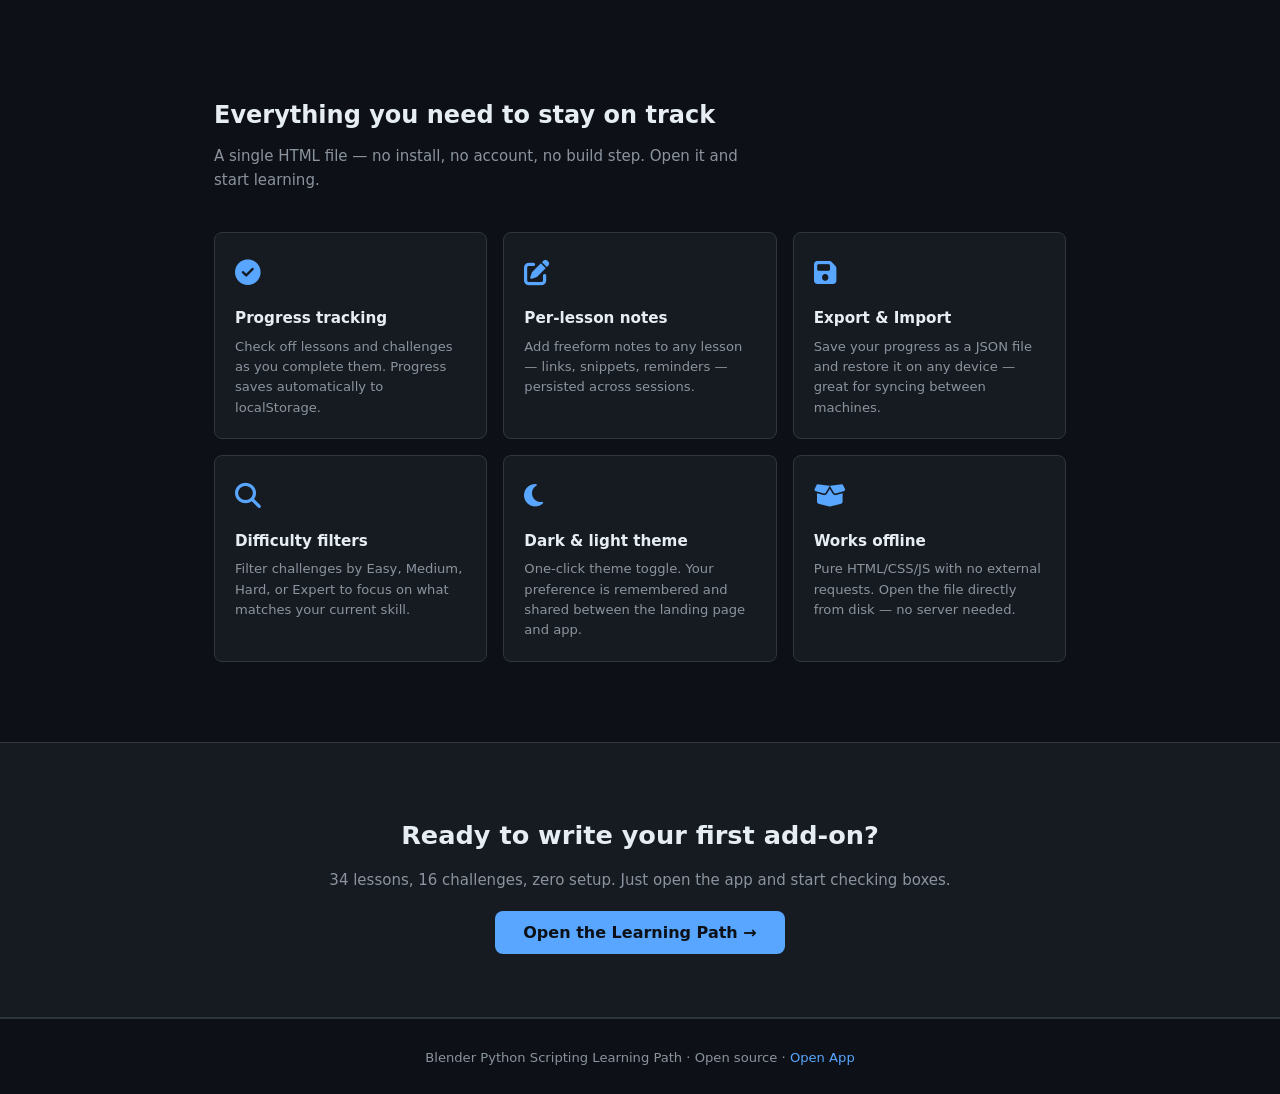
==== commit 6dcdc09a: "Add Font Awesome icons throughout the app - Load FA 6.5.2 from cdnjs in both index.html and app.html" ====
--- a/index.html
+++ b/index.html
@@ -3,6 +3,8 @@
 <head>
   <meta charset="UTF-8">
   <meta name="viewport" content="width=device-width, initial-scale=1.0">
+  <link rel="icon" type="image/svg+xml" href="favicon.svg">
+  <link rel="stylesheet" href="https://cdnjs.cloudflare.com/ajax/libs/font-awesome/6.5.2/css/all.min.css">
   <title>Blender Python Scripting — Learning Path</title>
   <script>
     try {
@@ -50,6 +52,7 @@
       padding: 6px 14px; border: 1px solid var(--border); border-radius: var(--radius);
       background: none; color: var(--text); cursor: pointer; font-size: 0.85rem;
       font-family: inherit; transition: border-color var(--transition), color var(--transition);
+      display: inline-flex; align-items: center; gap: 6px;
     }
     .lp-btn-ghost:hover { border-color: var(--accent); color: var(--accent); }
     .lp-btn-primary {
@@ -83,6 +86,7 @@
       padding: 12px 28px; border: 1px solid var(--border); border-radius: var(--radius);
       background: none; color: var(--text); font-size: 1rem; font-family: inherit;
       cursor: pointer; text-decoration: none; transition: border-color var(--transition), color var(--transition);
+      display: inline-flex; align-items: center; gap: 8px;
     }
     .btn-hero-secondary:hover { border-color: var(--accent); color: var(--accent); text-decoration: none; }
 
@@ -105,7 +109,7 @@
     /* ── Features ── */
     .features-grid { display: grid; grid-template-columns: repeat(3, 1fr); gap: 16px; }
     .feature-card { background: var(--bg-card); border: 1px solid var(--border); border-radius: var(--radius); padding: 20px; }
-    .feature-icon { font-size: 1.6rem; margin-bottom: 12px; display: block; }
+    .feature-icon { font-size: 1.6rem; margin-bottom: 12px; display: block; color: var(--accent); }
     .feature-card h3 { font-size: 0.95rem; font-weight: 600; margin-bottom: 6px; }
     .feature-card p { font-size: 0.82rem; color: var(--text-muted); line-height: 1.55; }
 
@@ -138,7 +142,7 @@
       <span>Blender Python Scripting</span>
     </div>
     <div class="lp-nav-actions">
-      <button id="theme-btn" class="lp-btn-ghost" aria-label="Toggle theme">☀️</button>
+      <button id="theme-btn" class="lp-btn-ghost" aria-label="Toggle theme"><i class="fa-solid fa-sun"></i></button>
       <a href="app.html" class="lp-btn-primary">Open App →</a>
     </div>
   </nav>
@@ -148,8 +152,8 @@
     <h1>Master <span>Blender Python</span><br>Scripting</h1>
     <p class="hero-sub">From your first <code>bpy.ops</code> call to shipping installable add-ons and NumPy-powered tools — a structured path from beginner to expert.</p>
     <div class="hero-actions">
-      <a href="app.html" class="btn-hero-primary">Start Learning →</a>
-      <a href="#" class="btn-hero-secondary">★ Star on GitHub</a>
+      <a href="app.html" class="btn-hero-primary" id="start-btn">Start Learning →</a>
+      <a href="#" class="btn-hero-secondary"><i class="fa-solid fa-star"></i> Star on GitHub</a>
     </div>
   </section>
 
@@ -222,32 +226,32 @@
     <p class="lp-section-sub">A single HTML file — no install, no account, no build step. Open it and start learning.</p>
     <div class="features-grid">
       <div class="feature-card">
-        <span class="feature-icon">✅</span>
+        <span class="feature-icon"><i class="fa-solid fa-circle-check"></i></span>
         <h3>Progress tracking</h3>
         <p>Check off lessons and challenges as you complete them. Progress saves automatically to localStorage.</p>
       </div>
       <div class="feature-card">
-        <span class="feature-icon">📝</span>
+        <span class="feature-icon"><i class="fa-solid fa-pen-to-square"></i></span>
         <h3>Per-lesson notes</h3>
         <p>Add freeform notes to any lesson — links, snippets, reminders — persisted across sessions.</p>
       </div>
       <div class="feature-card">
-        <span class="feature-icon">💾</span>
+        <span class="feature-icon"><i class="fa-solid fa-floppy-disk"></i></span>
         <h3>Export &amp; Import</h3>
         <p>Save your progress as a JSON file and restore it on any device — great for syncing between machines.</p>
       </div>
       <div class="feature-card">
-        <span class="feature-icon">🔍</span>
+        <span class="feature-icon"><i class="fa-solid fa-magnifying-glass"></i></span>
         <h3>Difficulty filters</h3>
         <p>Filter challenges by Easy, Medium, Hard, or Expert to focus on what matches your current skill.</p>
       </div>
       <div class="feature-card">
-        <span class="feature-icon">🌙</span>
+        <span class="feature-icon"><i class="fa-solid fa-moon"></i></span>
         <h3>Dark &amp; light theme</h3>
         <p>One-click theme toggle. Your preference is remembered and shared between the landing page and app.</p>
       </div>
       <div class="feature-card">
-        <span class="feature-icon">📦</span>
+        <span class="feature-icon"><i class="fa-solid fa-box-open"></i></span>
         <h3>Works offline</h3>
         <p>Pure HTML/CSS/JS with no external requests. Open the file directly from disk — no server needed.</p>
       </div>
@@ -269,7 +273,7 @@
 
     function applyTheme(theme) {
       document.documentElement.setAttribute('data-theme', theme);
-      document.getElementById('theme-btn').textContent = theme === 'dark' ? '☀️' : '🌙';
+      document.getElementById('theme-btn').innerHTML = theme === 'dark' ? '<i class="fa-solid fa-sun"></i>' : '<i class="fa-solid fa-moon"></i>';
     }
 
     function loadTheme() {
@@ -286,6 +290,13 @@
         localStorage.setItem(LS_KEY, JSON.stringify(s));
       } catch(e) {}
     }
+
+    try {
+      const s = JSON.parse(localStorage.getItem(LS_KEY) || '{}');
+      const hasProgress = (s.completedLessons && s.completedLessons.length > 0) ||
+                          (s.completedChallenges && s.completedChallenges.length > 0);
+      if (hasProgress) document.getElementById('start-btn').textContent = 'Continue Learning →';
+    } catch(e) {}
 
     let theme = loadTheme();
     applyTheme(theme);
